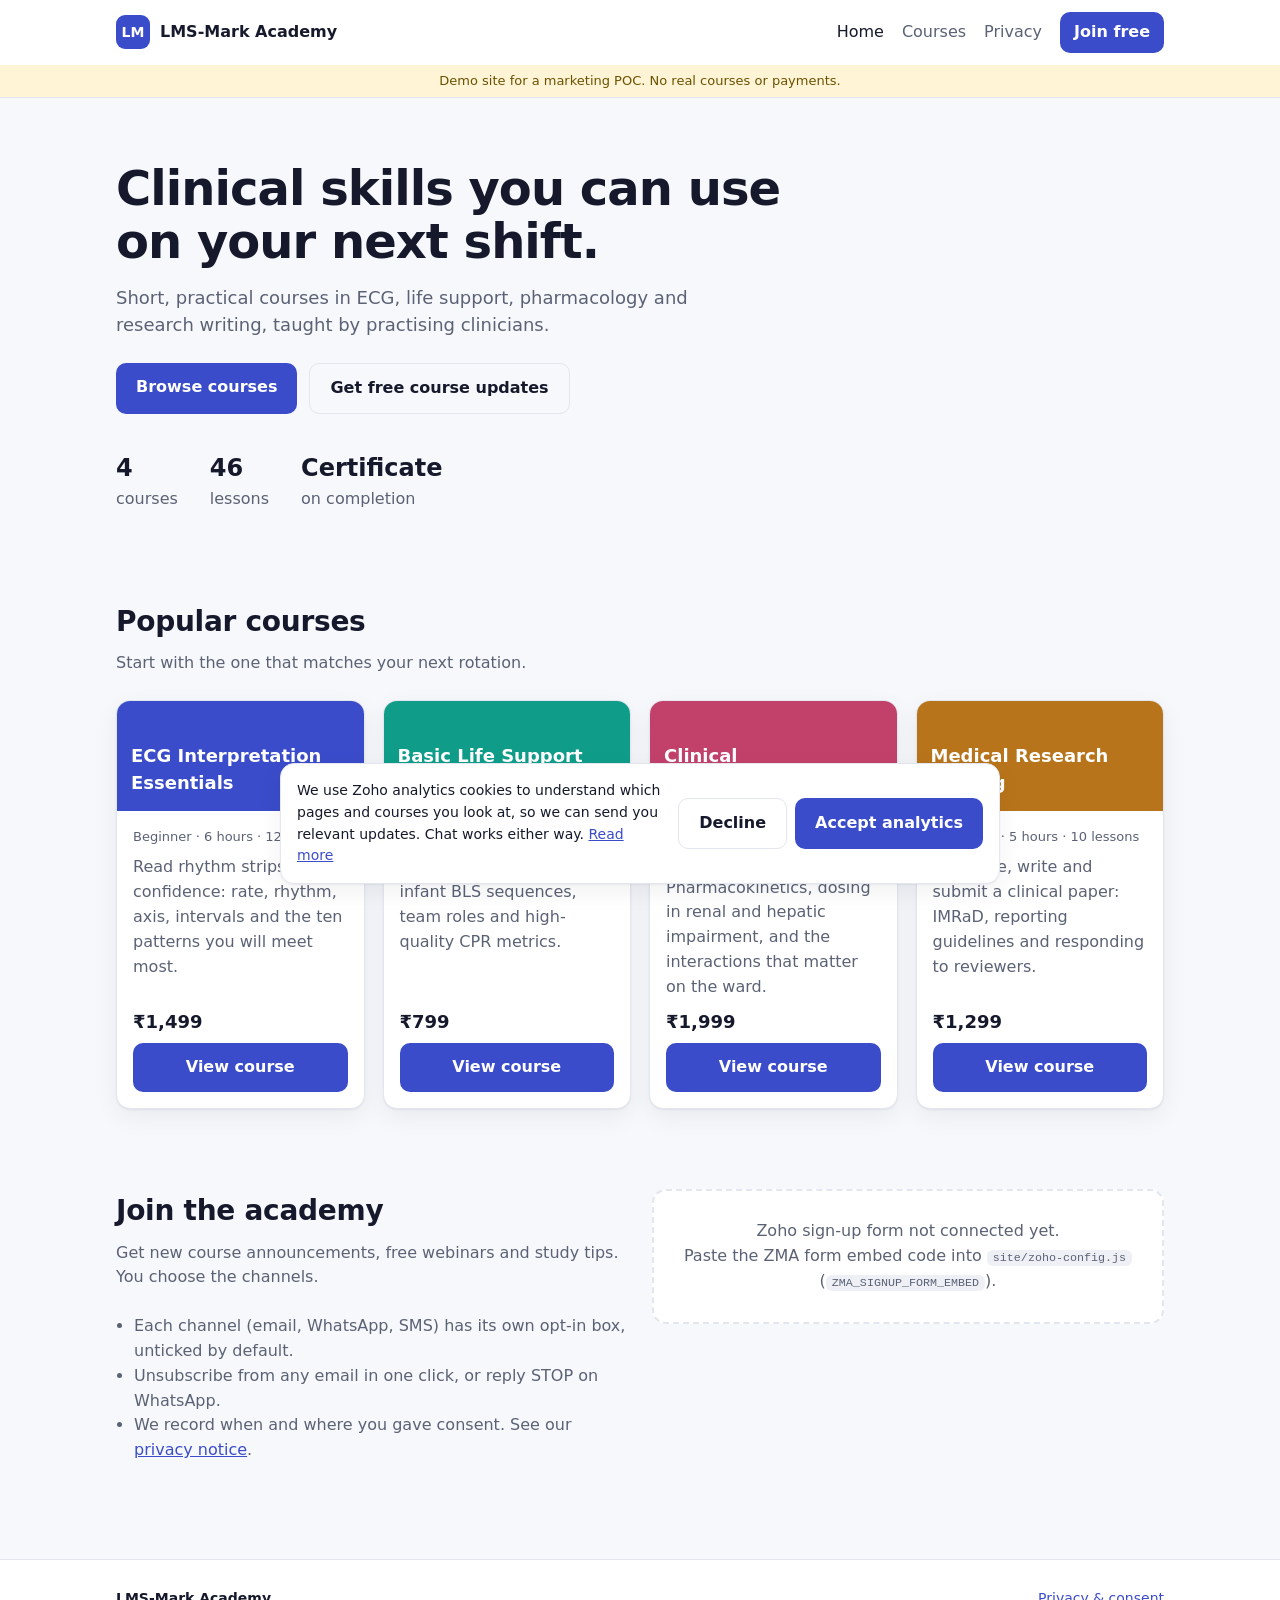
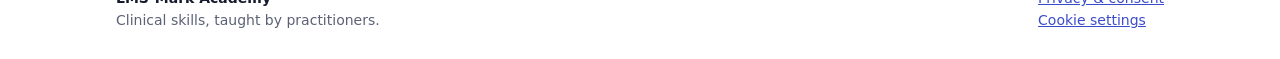
==== site/index.html @ 8cc19190 "LMS-Mark Academy demo site and event simulator for campaign POC Co-Authored-By: Claude Opus 5.5 <nor" ====
<!doctype html>
<html lang="en">
<head>
  <meta charset="utf-8">
  <meta name="viewport" content="width=device-width, initial-scale=1">
  <title>LMS-Mark Academy</title>
  <meta name="description" content="Clinical skills courses taught by practitioners.">
  <link rel="stylesheet" href="styles.css?v=2">
  <script src="zoho-config.js?v=2"></script>
  <script src="courses.js?v=2"></script>
  <script src="app.js?v=2"></script>
</head>
<body data-page="home">
  <header id="site-header"></header>

  <main>
    <section class="hero">
      <div class="wrap">
        <h1>Clinical skills you can use<br>on your next shift.</h1>
        <p>Short, practical courses in ECG, life support, pharmacology and research writing, taught by practising clinicians.</p>
        <div class="hero-actions">
          <a class="btn" href="courses.html">Browse courses</a>
          <a class="btn btn-ghost" href="#join">Get free course updates</a>
        </div>
        <div class="stats">
          <div><strong>4</strong><span class="muted">courses</span></div>
          <div><strong>46</strong><span class="muted">lessons</span></div>
          <div><strong>Certificate</strong><span class="muted">on completion</span></div>
        </div>
      </div>
    </section>

    <section>
      <div class="wrap">
        <h2>Popular courses</h2>
        <p class="section-lead">Start with the one that matches your next rotation.</p>
        <div class="grid" id="featured"></div>
      </div>
    </section>

    <section id="join">
      <div class="wrap join">
        <div>
          <h2>Join the academy</h2>
          <p class="section-lead">Get new course announcements, free webinars and study tips. You choose the channels.</p>
          <ul class="consent-list">
            <li>Each channel (email, WhatsApp, SMS) has its own opt-in box, unticked by default.</li>
            <li>Unsubscribe from any email in one click, or reply STOP on WhatsApp.</li>
            <li>We record when and where you gave consent. See our <a href="privacy.html">privacy notice</a>.</li>
          </ul>
        </div>
        <div id="zma-form-slot"></div>
      </div>
    </section>
  </main>

  <footer id="site-footer"></footer>

  <script>
    const palette = ["#3b4cca", "#0f9d8a", "#c2416b", "#b8741a"];
    document.getElementById("featured").innerHTML = window.COURSES.map((c, i) => `
      <article class="card">
        <div class="card-art" style="background:${palette[i % palette.length]}">${c.title}</div>
        <div class="card-body">
          <span class="meta">${c.level} · ${c.duration} · ${c.lessons} lessons</span>
          <p class="muted" style="margin:0">${c.summary}</p>
          <span class="price">${formatPrice(c.price)}</span>
          <a class="btn" href="course.html?id=${c.id}">View course</a>
        </div>
      </article>`).join("");
  </script>
</body>
</html>
---- site/styles.css ----
:root {
  --bg: #f7f8fb;
  --surface: #ffffff;
  --text: #15192b;
  --muted: #5b6275;
  --line: #e3e6ee;
  --brand: #3b4cca;
  --brand-ink: #ffffff;
  --accent: #0f9d8a;
  --ribbon: #fff4d6;
  --ribbon-ink: #6b5200;
  --radius: 14px;
  --shadow: 0 1px 2px rgba(20, 25, 45, .06), 0 8px 24px rgba(20, 25, 45, .06);
}

* { box-sizing: border-box; }
html { -webkit-text-size-adjust: 100%; }
body {
  margin: 0;
  font-family: "Inter", system-ui, -apple-system, "Segoe UI", Roboto, sans-serif;
  background: var(--bg);
  color: var(--text);
  line-height: 1.55;
}
a { color: var(--brand); }
img { max-width: 100%; }
.wrap { max-width: 1080px; margin: 0 auto; padding: 0 16px; }
.muted { color: var(--muted); }

/* Header */
#site-header { background: var(--surface); border-bottom: 1px solid var(--line); position: sticky; top: 0; z-index: 10; }
.nav { display: flex; align-items: center; justify-content: space-between; gap: 12px; padding-top: 12px; padding-bottom: 12px; flex-wrap: wrap; }
.brand { display: flex; align-items: center; gap: 10px; font-weight: 700; color: var(--text); text-decoration: none; }
.logo { display: grid; place-items: center; width: 34px; height: 34px; border-radius: 9px; background: var(--brand); color: var(--brand-ink); font-size: 14px; }
nav { display: flex; align-items: center; gap: 18px; flex-wrap: wrap; }
nav a { color: var(--muted); text-decoration: none; font-weight: 500; }
nav a[aria-current="page"] { color: var(--text); }
.poc-ribbon { background: var(--ribbon); color: var(--ribbon-ink); text-align: center; font-size: 13px; padding: 6px 16px; }

/* Buttons */
.btn { display: inline-block; background: var(--brand); color: var(--brand-ink); border: 0; border-radius: 10px; padding: 12px 20px; font: inherit; font-weight: 600; text-decoration: none; cursor: pointer; }
.btn:hover { filter: brightness(1.08); }
.btn-small { padding: 8px 14px; color: var(--brand-ink) !important; }
.btn-ghost { background: transparent; color: var(--text); border: 1px solid var(--line); }

/* Hero */
.hero { padding: 64px 0 48px; }
.hero h1 { font-size: clamp(30px, 5vw, 48px); line-height: 1.1; margin: 0 0 16px; letter-spacing: -.02em; }
.hero p { font-size: 18px; color: var(--muted); max-width: 620px; margin: 0 0 24px; }
.hero-actions { display: flex; gap: 12px; flex-wrap: wrap; }
.stats { display: flex; gap: 32px; margin-top: 36px; flex-wrap: wrap; }
.stats strong { display: block; font-size: 24px; }

/* Sections */
section { padding: 40px 0; }
h2 { font-size: 28px; margin: 0 0 8px; letter-spacing: -.01em; }
.section-lead { color: var(--muted); margin: 0 0 24px; }

/* Course cards */
.grid { display: grid; grid-template-columns: repeat(auto-fill, minmax(240px, 1fr)); gap: 18px; }
.card { background: var(--surface); border: 1px solid var(--line); border-radius: var(--radius); box-shadow: var(--shadow); overflow: hidden; display: flex; flex-direction: column; }
.card-art { height: 110px; display: flex; align-items: flex-end; padding: 14px; color: #fff; font-weight: 700; font-size: 18px; }
.card-body { padding: 16px; display: flex; flex-direction: column; gap: 8px; flex: 1; }
.card-body h3 { margin: 0; font-size: 17px; }
.meta { font-size: 13px; color: var(--muted); }
.price { font-weight: 700; font-size: 18px; margin-top: auto; }
.card a.btn { text-align: center; }

/* Course detail */
.detail { display: grid; grid-template-columns: 2fr 1fr; gap: 24px; padding: 40px 0; }
.panel { background: var(--surface); border: 1px solid var(--line); border-radius: var(--radius); box-shadow: var(--shadow); padding: 24px; }
.panel ul { padding-left: 18px; }
@media (max-width: 760px) { .detail { grid-template-columns: 1fr; } }

/* Join */
.join { display: grid; grid-template-columns: 1fr 1fr; gap: 24px; align-items: start; }
@media (max-width: 760px) { .join { grid-template-columns: 1fr; } }
.consent-list { padding-left: 18px; color: var(--muted); }
.placeholder { border: 2px dashed var(--line); border-radius: var(--radius); padding: 28px; text-align: center; color: var(--muted); background: var(--surface); }
code { background: #eef0f6; padding: 1px 6px; border-radius: 6px; font-size: .9em; }

/* Footer */
#site-footer { border-top: 1px solid var(--line); background: var(--surface); padding: 28px 0; margin-top: 40px; }
.footer-grid { display: flex; justify-content: space-between; gap: 16px; flex-wrap: wrap; font-size: 14px; }

/* Cookie banner */
.cookie-banner { position: fixed; left: 16px; right: 16px; bottom: 16px; max-width: 720px; margin: 0 auto; background: var(--surface); border: 1px solid var(--line); border-radius: var(--radius); box-shadow: var(--shadow); padding: 16px; z-index: 50; display: flex; gap: 16px; align-items: center; flex-wrap: wrap; }
.cookie-banner p { margin: 0; flex: 1 1 320px; font-size: 14px; }
.cookie-actions { display: flex; gap: 8px; }

/* Prose */
.prose { max-width: 760px; padding: 40px 0; }
.prose h2 { margin-top: 28px; font-size: 22px; }
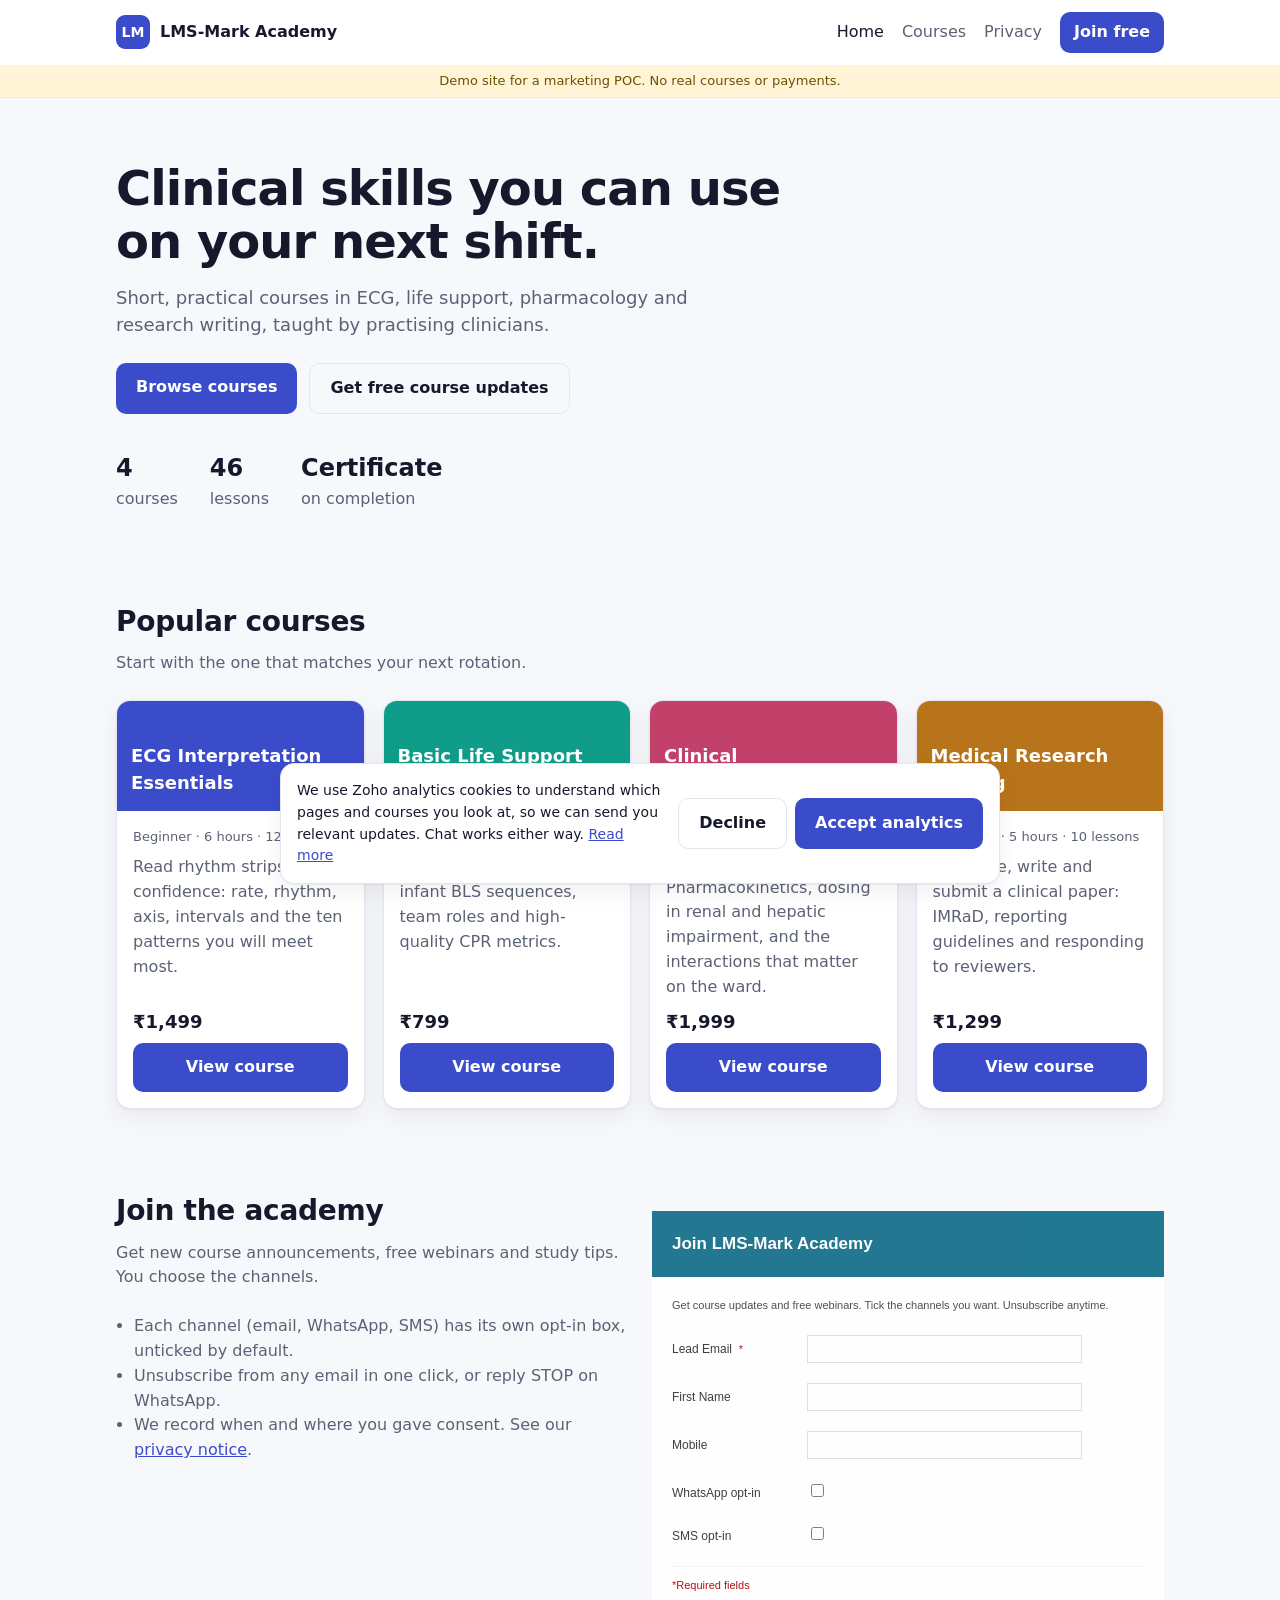
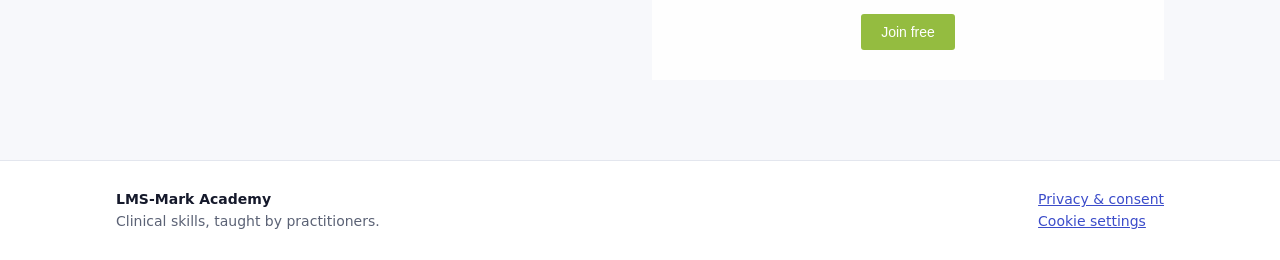
==== commit 1a8981bf: "Embed ZMA sign-up form with per-channel opt-ins; fit it to mobile Co-Authored-By: Claude Opus 5.5 <n" ====
--- a/site/index.html
+++ b/site/index.html
@@ -5,10 +5,10 @@
   <meta name="viewport" content="width=device-width, initial-scale=1">
   <title>LMS-Mark Academy</title>
   <meta name="description" content="Clinical skills courses taught by practitioners.">
-  <link rel="stylesheet" href="styles.css?v=2">
-  <script src="zoho-config.js?v=2"></script>
-  <script src="courses.js?v=2"></script>
-  <script src="app.js?v=2"></script>
+  <link rel="stylesheet" href="styles.css?v=4">
+  <script src="zoho-config.js?v=4"></script>
+  <script src="courses.js?v=4"></script>
+  <script src="app.js?v=4"></script>
 </head>
 <body data-page="home">
   <header id="site-header"></header>
--- a/site/styles.css
+++ b/site/styles.css
@@ -91,3 +91,12 @@
 /* Prose */
 .prose { max-width: 760px; padding: 40px 0; }
 .prose h2 { margin-top: 28px; font-size: 22px; }
+
+/* Zoho sign-up form: fit the card and phone widths (Zoho ships fixed 600px blocks) */
+#zma-form-slot { min-width: 0; }
+#zma-form-slot #SIGNUP_PAGE { background: transparent !important; padding: 0 !important; }
+#zma-form-slot #imgBlock { display: none !important; }
+#zma-form-slot #signupMainDiv,
+#zma-form-slot table,
+#zma-form-slot input[type="text"],
+#zma-form-slot input[type="email"] { max-width: 100% !important; box-sizing: border-box; }
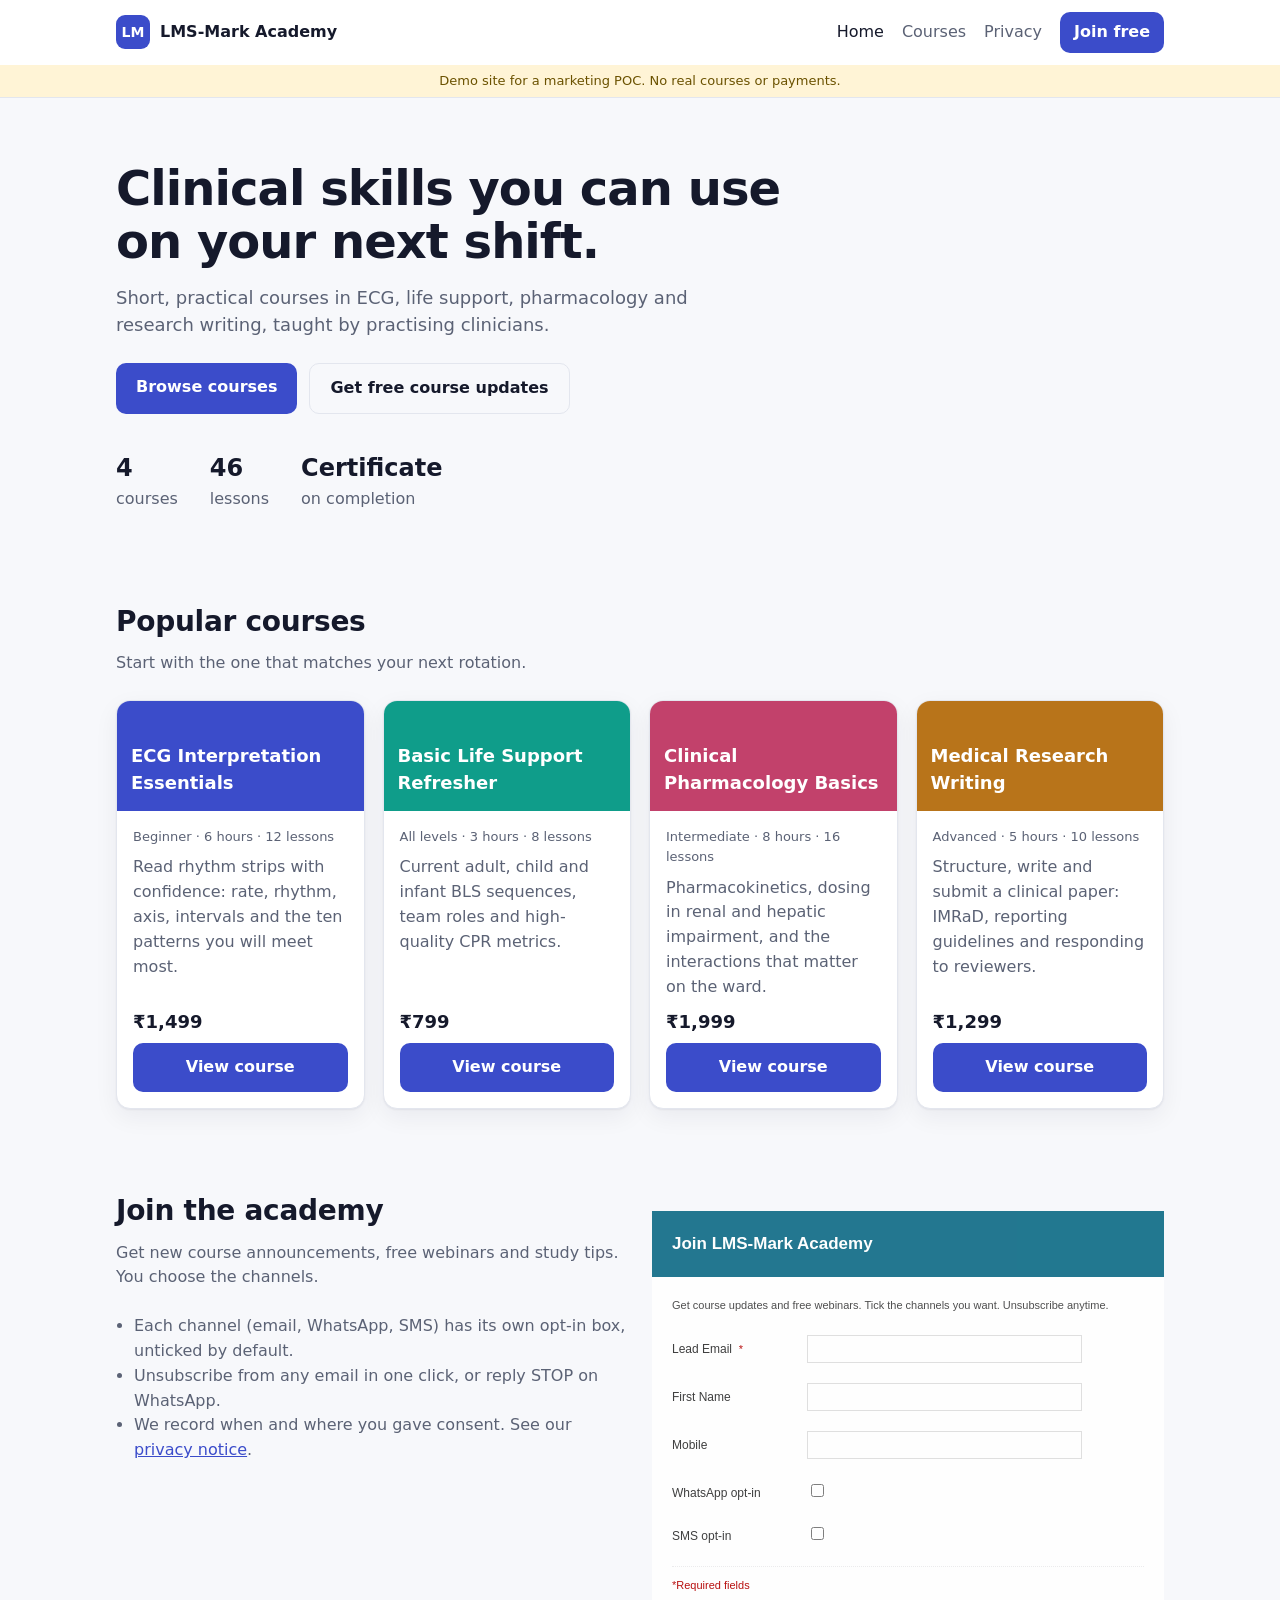
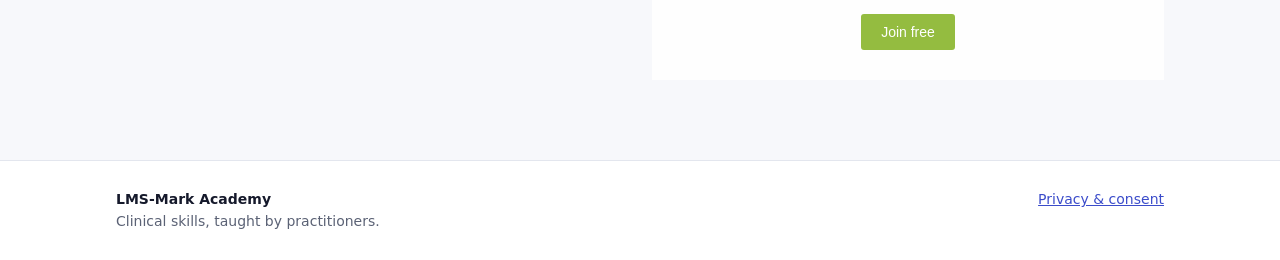
==== commit e2b5c926: "Remove site cookie banner; rely on SalesIQ cookie notice, load ZMA tracking directly Co-Authored-By:" ====
--- a/site/index.html
+++ b/site/index.html
@@ -5,10 +5,10 @@
   <meta name="viewport" content="width=device-width, initial-scale=1">
   <title>LMS-Mark Academy</title>
   <meta name="description" content="Clinical skills courses taught by practitioners.">
-  <link rel="stylesheet" href="styles.css?v=4">
-  <script src="zoho-config.js?v=4"></script>
-  <script src="courses.js?v=4"></script>
-  <script src="app.js?v=4"></script>
+  <link rel="stylesheet" href="styles.css?v=8">
+  <script src="zoho-config.js?v=8"></script>
+  <script src="courses.js?v=8"></script>
+  <script src="app.js?v=8"></script>
 </head>
 <body data-page="home">
   <header id="site-header"></header>
--- a/site/styles.css
+++ b/site/styles.css
@@ -100,3 +100,6 @@
 #zma-form-slot table,
 #zma-form-slot input[type="text"],
 #zma-form-slot input[type="email"] { max-width: 100% !important; box-sizing: border-box; }
+/* Zoho's success message is absolutely positioned over the email field; show it above the form instead */
+#zma-form-slot #Zc_SignupSuccess { position: static !important; width: auto !important; margin: 0 0 12px !important; word-break: normal !important; }
+#zma-form-slot #signupSuccessMsg { color: #1e6b52 !important; font-size: 15px !important; }
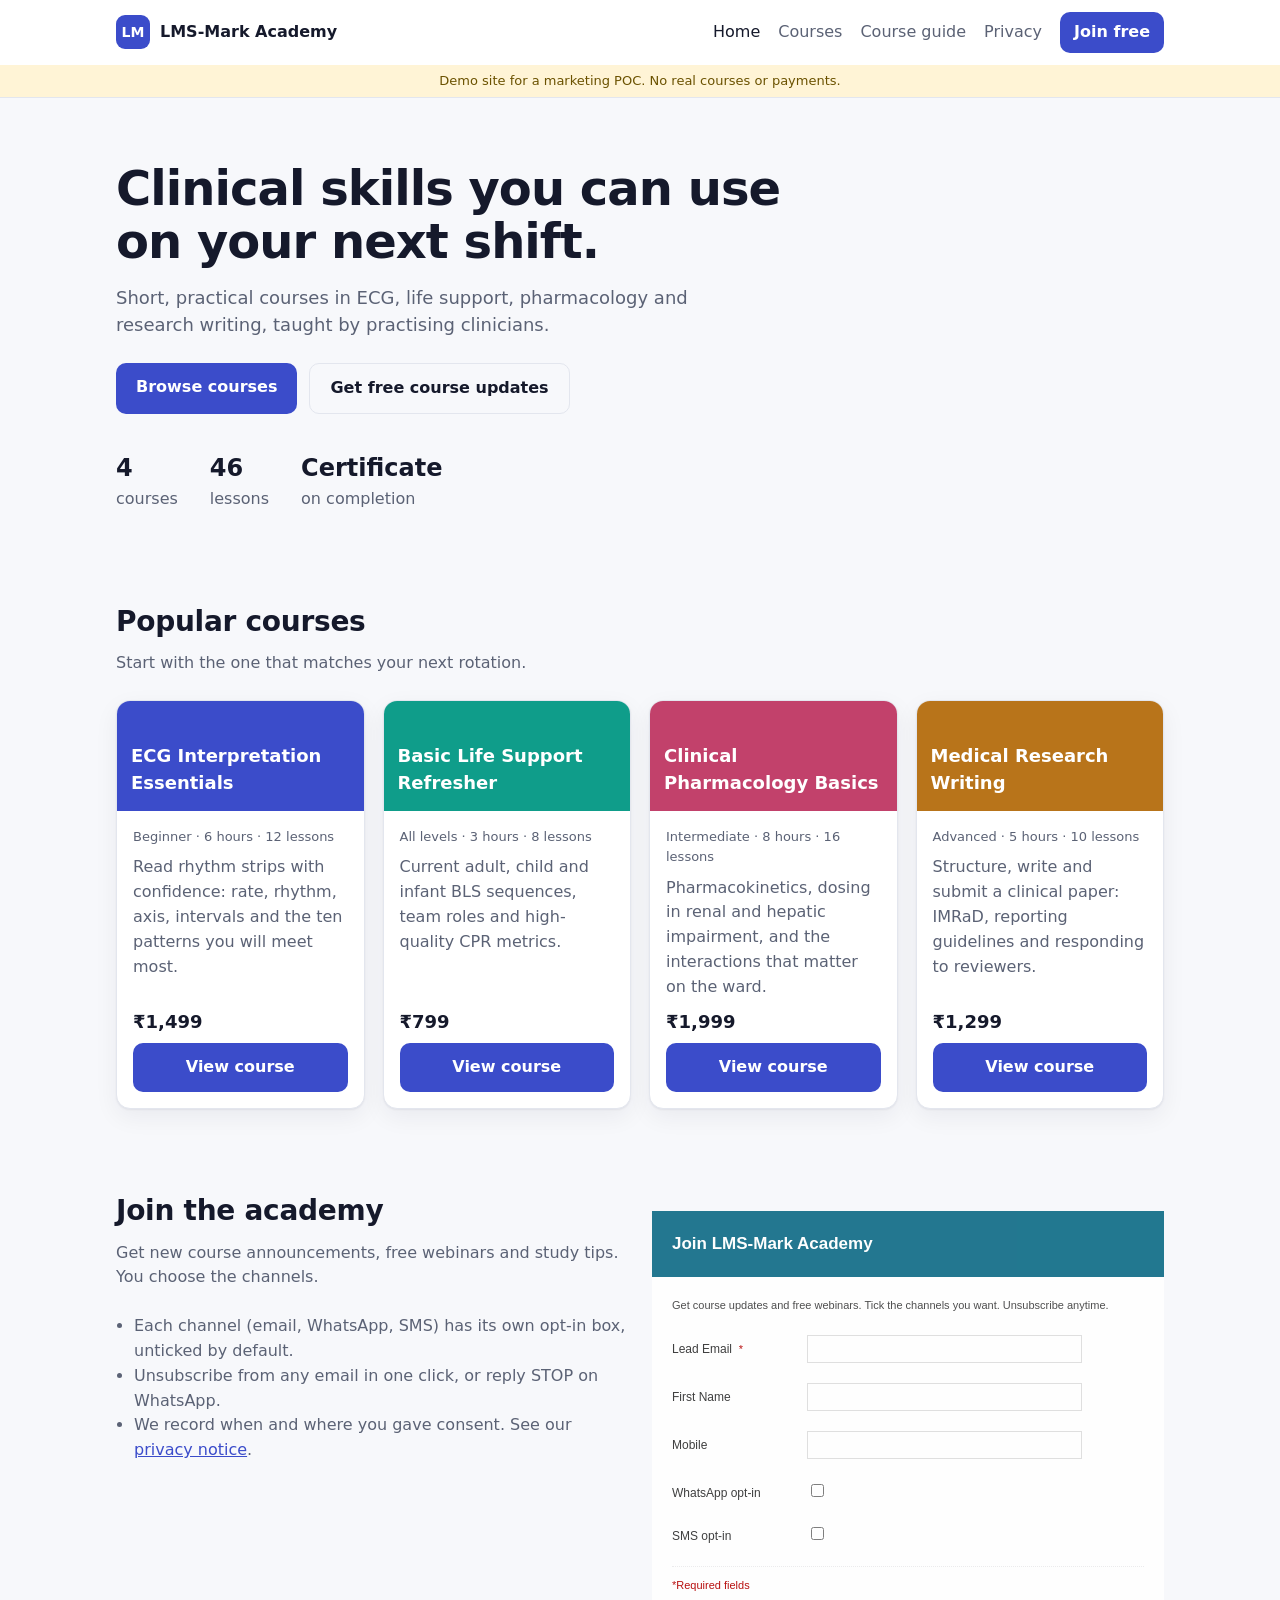
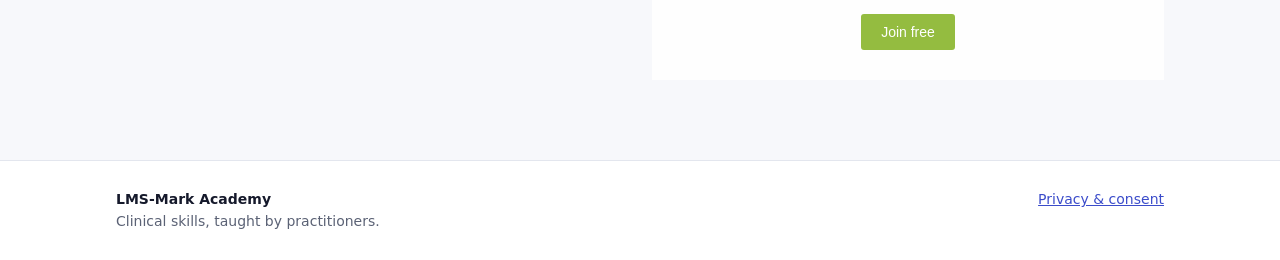
==== commit 6ef94a0b: "Add course guide page and Answer Hub articles for the SalesIQ bot Richer course data (audience, goal" ====
--- a/site/index.html
+++ b/site/index.html
@@ -5,10 +5,10 @@
   <meta name="viewport" content="width=device-width, initial-scale=1">
   <title>LMS-Mark Academy</title>
   <meta name="description" content="Clinical skills courses taught by practitioners.">
-  <link rel="stylesheet" href="styles.css?v=8">
-  <script src="zoho-config.js?v=8"></script>
-  <script src="courses.js?v=8"></script>
-  <script src="app.js?v=8"></script>
+  <link rel="stylesheet" href="styles.css?v=9">
+  <script src="zoho-config.js?v=9"></script>
+  <script src="courses.js?v=9"></script>
+  <script src="app.js?v=9"></script>
 </head>
 <body data-page="home">
   <header id="site-header"></header>
